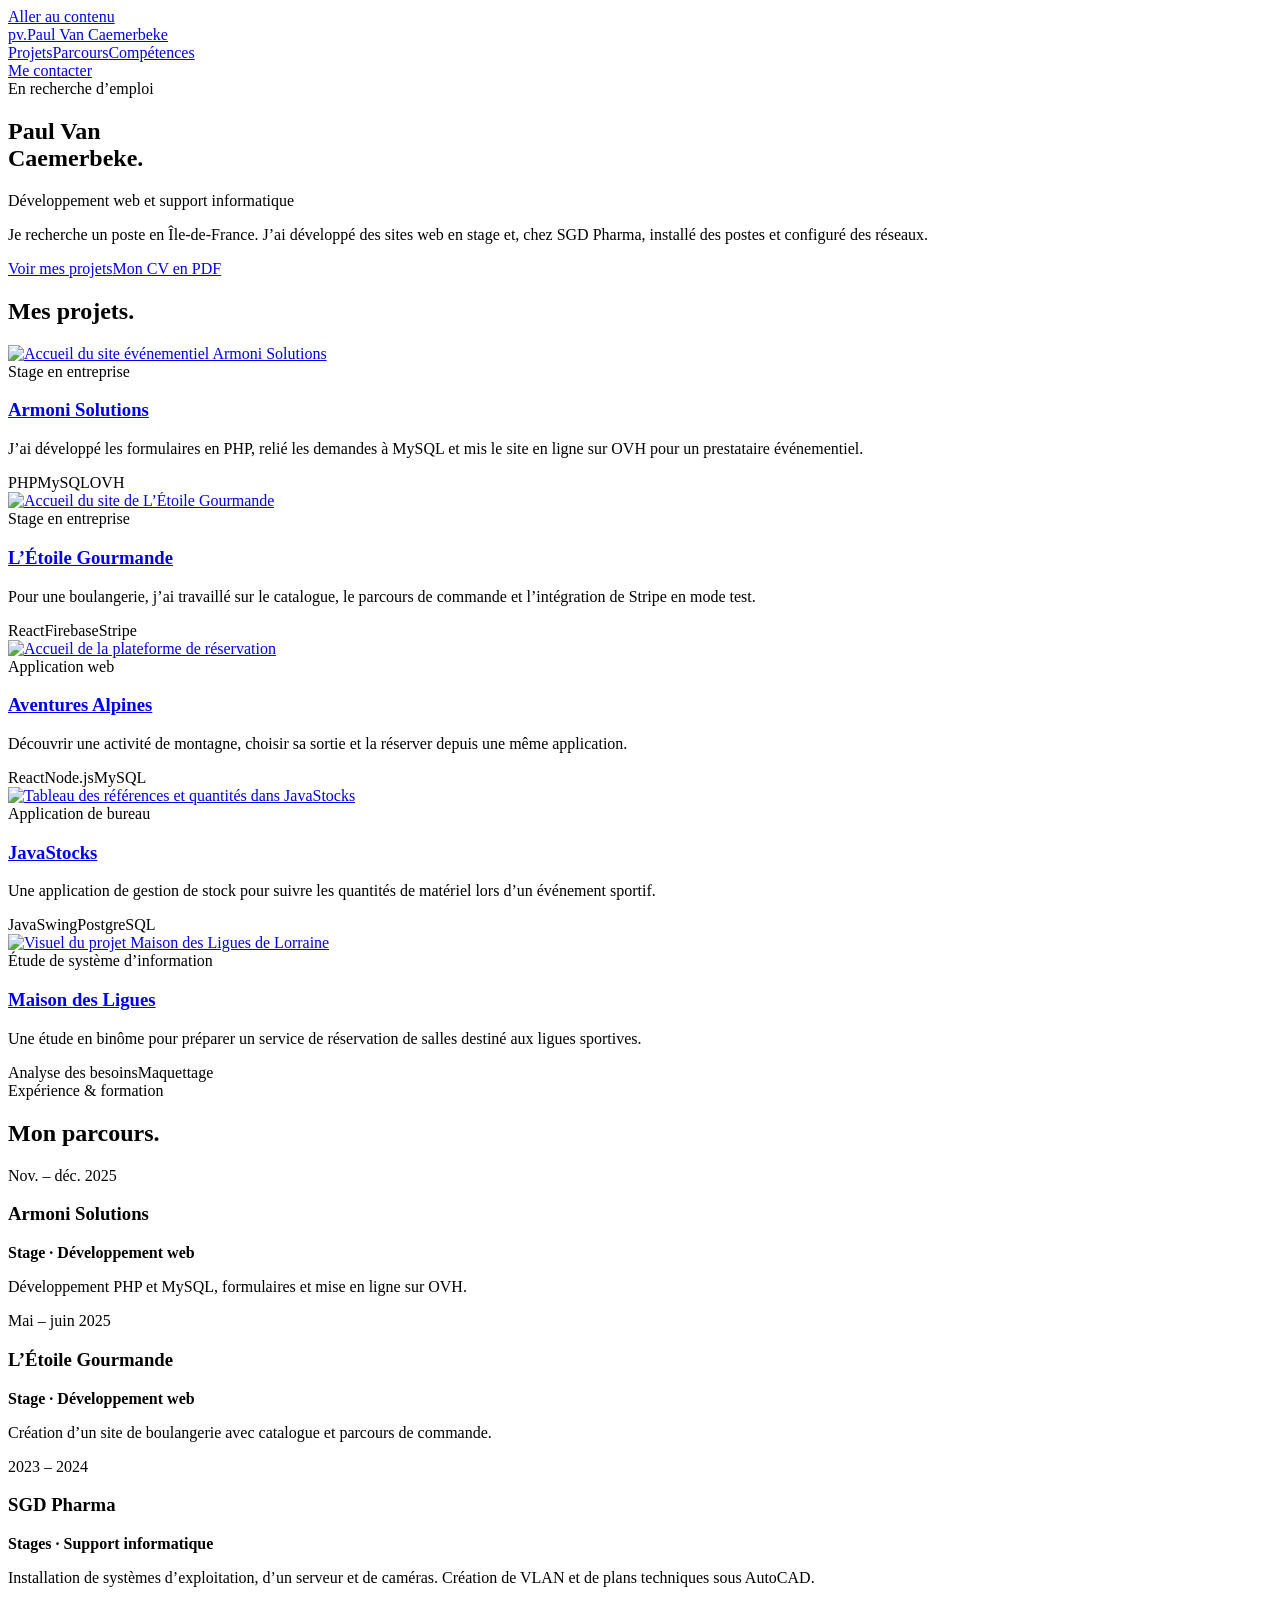
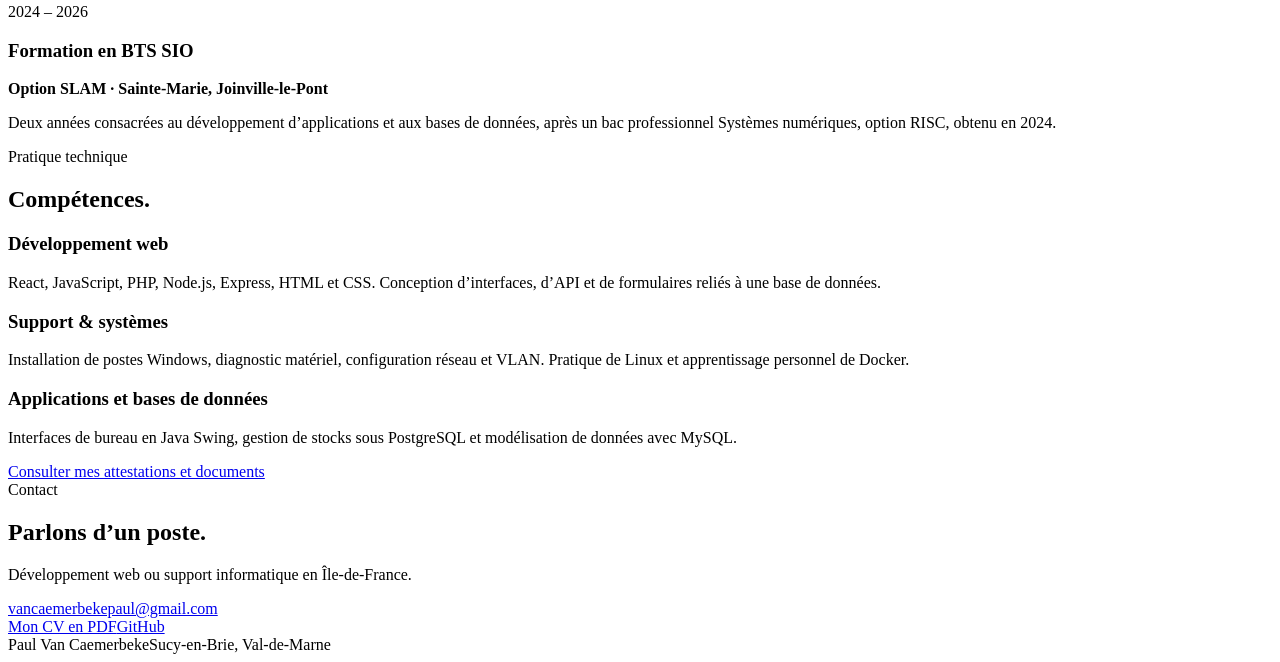
==== index.html @ 14fe2812 "Initialiser le portfolio de Paul Van Caemerbeke" ====
<!doctype html>
<html lang="fr">
<head>
<meta charset="utf-8">
<meta name="viewport" content="width=device-width,initial-scale=1">
<meta name="theme-color" content="#f9faf7">
<title>Paul Van Caemerbeke | Développement web et support informatique</title>
<meta name="description" content="Basé à Sucy-en-Brie, je recherche un poste en développement web ou en support informatique. Découvrez mes projets, mes stages et mon CV.">
<link rel="icon" href="assets/icon.png">
<link rel="stylesheet" href="assets/site.css?v=clair5">
<script src="assets/site.js" defer></script>
</head>
<body>
<a class="skip" href="#main">Aller au contenu</a><header><div class="shell nav">
<a href="#top" class="brand" aria-label="Paul Van Caemerbeke, accueil"><span class="mark">pv<span>.</span></span><span>Paul Van Caemerbeke</span></a><nav aria-label="Navigation principale"><a href="#projects">Projets</a><a href="#parcours">Parcours</a><a href="#competences">Compétences</a></nav><a class="contactbtn" href="#contact">Me contacter</a>
</div></header>
<main id="main"><section id="top" class="hero hero-profile shell"><div class="intro">
<div class="availability">
<i></i>En recherche d’emploi</div>
<h1>Paul Van<br>Caemerbeke<span class="period">.</span>
</h1>
</div>
<div class="hero-summary">
<p class="role">Développement web et support informatique</p>
<p class="bio">Je recherche un poste en Île-de-France. J’ai développé des sites web en stage et, chez SGD Pharma, installé des postes et configuré des réseaux.</p>
<div class="actions">
<a class="btn primary" href="#projects">Voir mes projets</a><a class="btn " href="pdf/CV_PAUL_VAN_CAEMERBEKE_2026.pdf">Mon CV en PDF</a>
</div>
</div></section>
<section class="works" id="projects"><div class="shell">
<div class="works-head">
<h2>Mes projets<span>.</span>
</h2>
<div class="filters" aria-label="Filtrer les projets" hidden>
<button type="button" data-filter="Tous" aria-pressed="true">Tous</button><button type="button" data-filter="Web" aria-pressed="false">Web</button><button type="button" data-filter="Applications" aria-pressed="false">Applications</button>
</div>
</div>
<p class="sr" id="count" aria-live="polite"></p>
<div class="grid">
<article class="card" data-cat="Web"><a class="cover" href="pages/Armoni_Solutions.html" aria-label="Voir le projet Armoni Solutions"><div class="media screen style-armoni"><img loading="lazy" src="assets/armoni-vitrine.webp" alt="Accueil du site événementiel Armoni Solutions"></div></a><div class="cardbody">
<div class="cardtype">Stage en entreprise</div>
<h3><a href="pages/Armoni_Solutions.html">Armoni Solutions</a></h3>
<p>J’ai développé les formulaires en PHP, relié les demandes à MySQL et mis le site en ligne sur OVH pour un prestataire événementiel.</p>
<div class="tags">
<span>PHP</span><span>MySQL</span><span>OVH</span>
</div>
</div></article><article class="card" data-cat="Web"><a class="cover" href="pages/Etoile_Gourmande.html" aria-label="Voir le projet L’Étoile Gourmande"><div class="media screen style-etoile"><img loading="lazy" src="assets/etoile-vitrine.webp" alt="Accueil du site de L’Étoile Gourmande"></div></a><div class="cardbody">
<div class="cardtype">Stage en entreprise</div>
<h3><a href="pages/Etoile_Gourmande.html">L’Étoile Gourmande</a></h3>
<p>Pour une boulangerie, j’ai travaillé sur le catalogue, le parcours de commande et l’intégration de Stripe en mode test.</p>
<div class="tags">
<span>React</span><span>Firebase</span><span>Stripe</span>
</div>
</div></article><article class="card" data-cat="Web"><a class="cover" href="pages/Aventures_Alpines.html" aria-label="Voir le projet Aventures Alpines"><div class="media screen style-alpines"><img loading="lazy" src="assets/alpines.webp" alt="Accueil de la plateforme de réservation"></div></a><div class="cardbody">
<div class="cardtype">Application web</div>
<h3><a href="pages/Aventures_Alpines.html">Aventures Alpines</a></h3>
<p>Découvrir une activité de montagne, choisir sa sortie et la réserver depuis une même application.</p>
<div class="tags">
<span>React</span><span>Node.js</span><span>MySQL</span>
</div>
</div></article><article class="card" data-cat="Applications"><a class="cover" href="pages/JavaStocks.html" aria-label="Voir le projet JavaStocks"><div class="media screen style-stock"><img loading="lazy" src="assets/stock.webp" alt="Tableau des références et quantités dans JavaStocks"></div></a><div class="cardbody">
<div class="cardtype">Application de bureau</div>
<h3><a href="pages/JavaStocks.html">JavaStocks</a></h3>
<p>Une application de gestion de stock pour suivre les quantités de matériel lors d’un événement sportif.</p>
<div class="tags">
<span>Java</span><span>Swing</span><span>PostgreSQL</span>
</div>
</div></article><article class="card" data-cat="Applications"><a class="cover" href="pages/Maison_des_Ligues.html" aria-label="Voir le projet Maison des Ligues"><div class="media screen style-ligues"><img loading="lazy" src="assets/ligues.webp" alt="Visuel du projet Maison des Ligues de Lorraine"></div></a><div class="cardbody">
<div class="cardtype">Étude de système d’information</div>
<h3><a href="pages/Maison_des_Ligues.html">Maison des Ligues</a></h3>
<p>Une étude en binôme pour préparer un service de réservation de salles destiné aux ligues sportives.</p>
<div class="tags">
<span>Analyse des besoins</span><span>Maquettage</span>
</div>
</div></article>
</div>
</div></section>
<section id="parcours" class="shell split"><div>
<span class="over">Expérience &amp; formation</span><h2>Mon parcours<span>.</span>
</h2>
</div>
<div class="rows">
<article><span class="year">Nov. – déc. 2025</span><div>
<h3>Armoni Solutions</h3>
<b>Stage · Développement web</b><p>Développement PHP et MySQL, formulaires et mise en ligne sur OVH.</p>
</div></article><article><span class="year">Mai – juin 2025</span><div>
<h3>L’Étoile Gourmande</h3>
<b>Stage · Développement web</b><p>Création d’un site de boulangerie avec catalogue et parcours de commande.</p>
</div></article><article><span class="year">2023 – 2024</span><div>
<h3>SGD Pharma</h3>
<b>Stages · Support informatique</b><p>Installation de systèmes d’exploitation, d’un serveur et de caméras. Création de VLAN et de plans techniques sous AutoCAD.</p>
</div></article><article><span class="year">2024 – 2026</span><div>
<h3>Formation en BTS SIO</h3>
<b>Option SLAM · Sainte-Marie, Joinville-le-Pont</b><p>Deux années consacrées au développement d’applications et aux bases de données, après un bac professionnel Systèmes numériques, option RISC, obtenu en 2024.</p>
</div></article>
</div></section>
<section id="competences" class="skills"><div class="shell split">
<div>
<span class="over">Pratique technique</span><h2>Compétences<span>.</span>
</h2>
</div>
<div>
<div class="skillrow">
<h3>Développement web</h3>
<p>React, JavaScript, PHP, Node.js, Express, HTML et CSS. Conception d’interfaces, d’API et de formulaires reliés à une base de données.</p>
</div>
<div class="skillrow">
<h3>Support &amp; systèmes</h3>
<p>Installation de postes Windows, diagnostic matériel, configuration réseau et VLAN. Pratique de Linux et apprentissage personnel de Docker.</p>
</div>
<div class="skillrow">
<h3>Applications et bases de données</h3>
<p>Interfaces de bureau en Java Swing, gestion de stocks sous PostgreSQL et modélisation de données avec MySQL.</p>
</div>
<a class="underline" href="pages/document.html">Consulter mes attestations et documents</a>
</div>
</div></section></main><footer id="contact"><div class="shell foot">
<div>
<span class="over">Contact</span><h2>Parlons d’un poste<span>.</span>
</h2>
<p>Développement web ou support informatique en Île-de-France.</p>
<a class="email" href="mailto:vancaemerbekepaul@gmail.com">vancaemerbekepaul@gmail.com</a>
</div>
<div class="footlinks">
<a class="btn on-dark" href="pdf/CV_PAUL_VAN_CAEMERBEKE_2026.pdf">Mon CV en PDF</a><a class="btn on-dark" href="https://github.com/Paulhd334">GitHub</a>
</div>
</div>
<div class="shell credit">
<span>Paul Van Caemerbeke</span><span>Sucy-en-Brie, Val-de-Marne</span>
</div></footer>
</body>
</html>
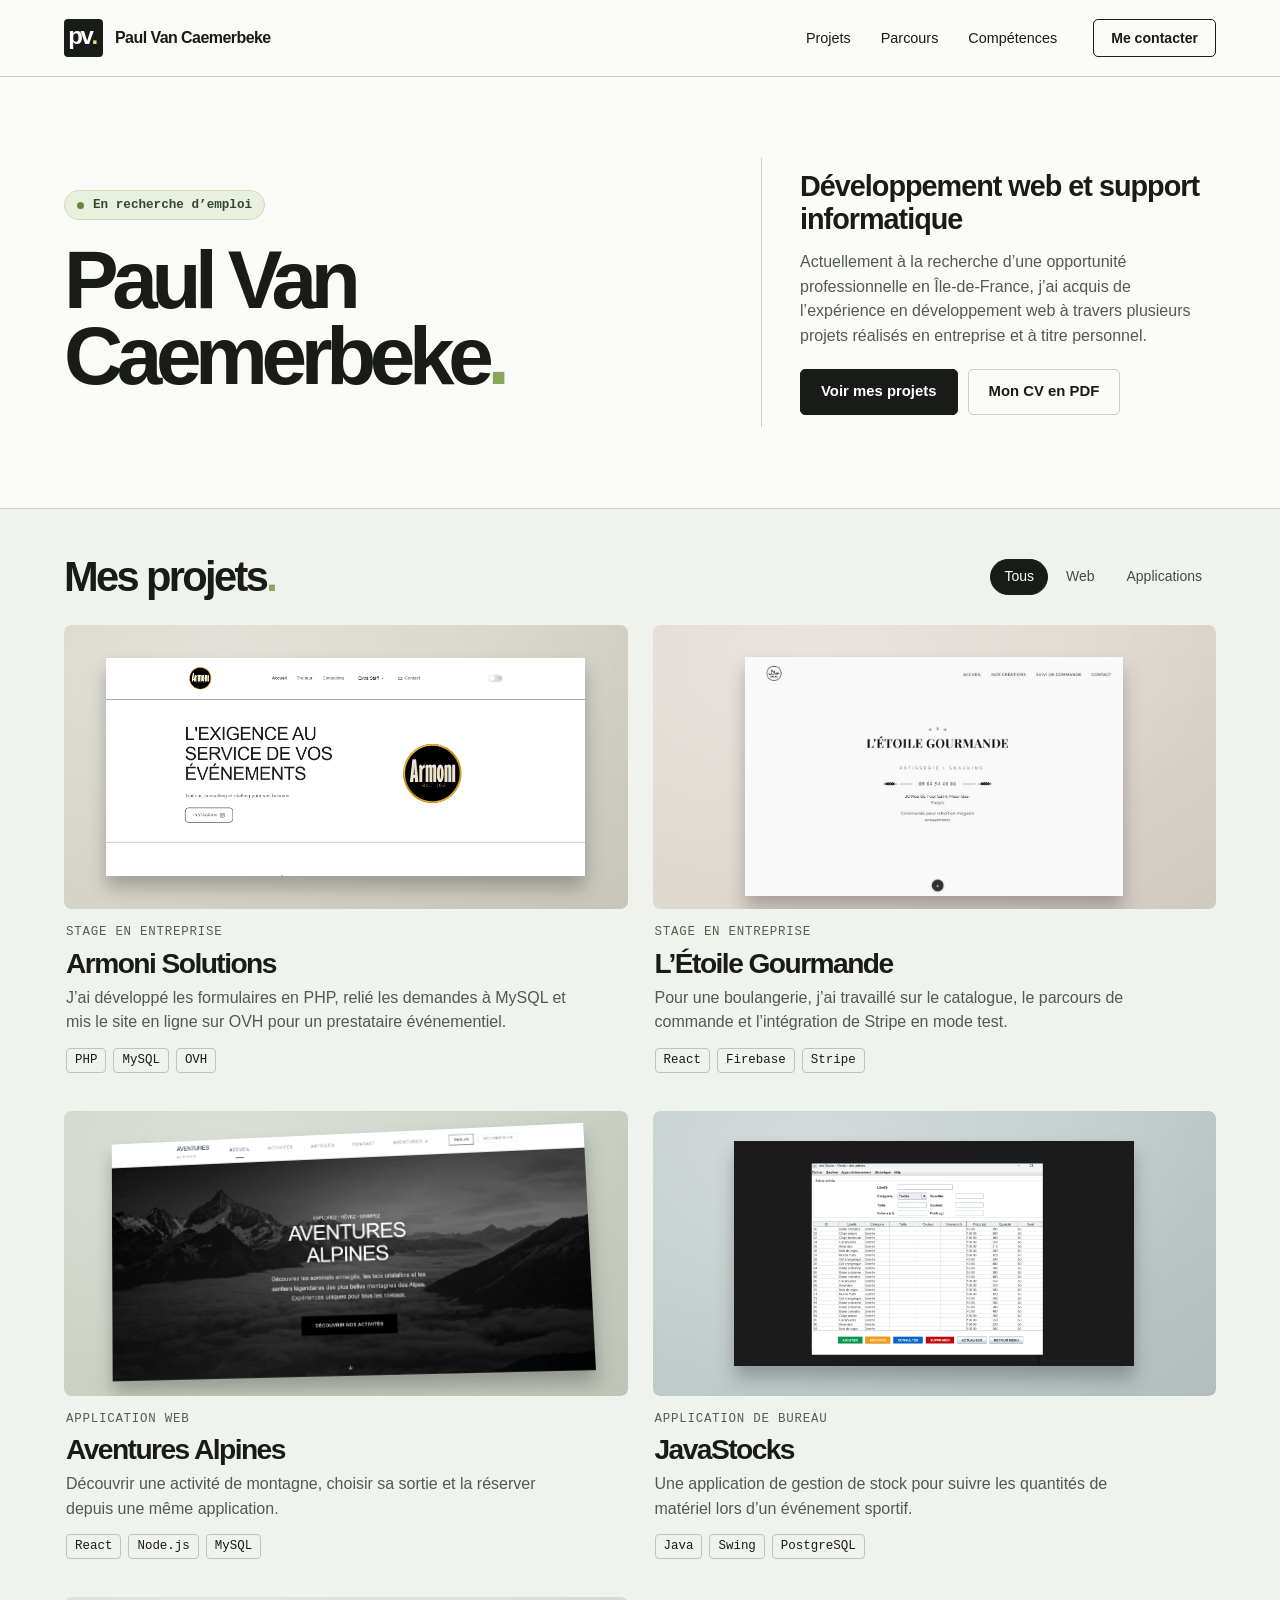
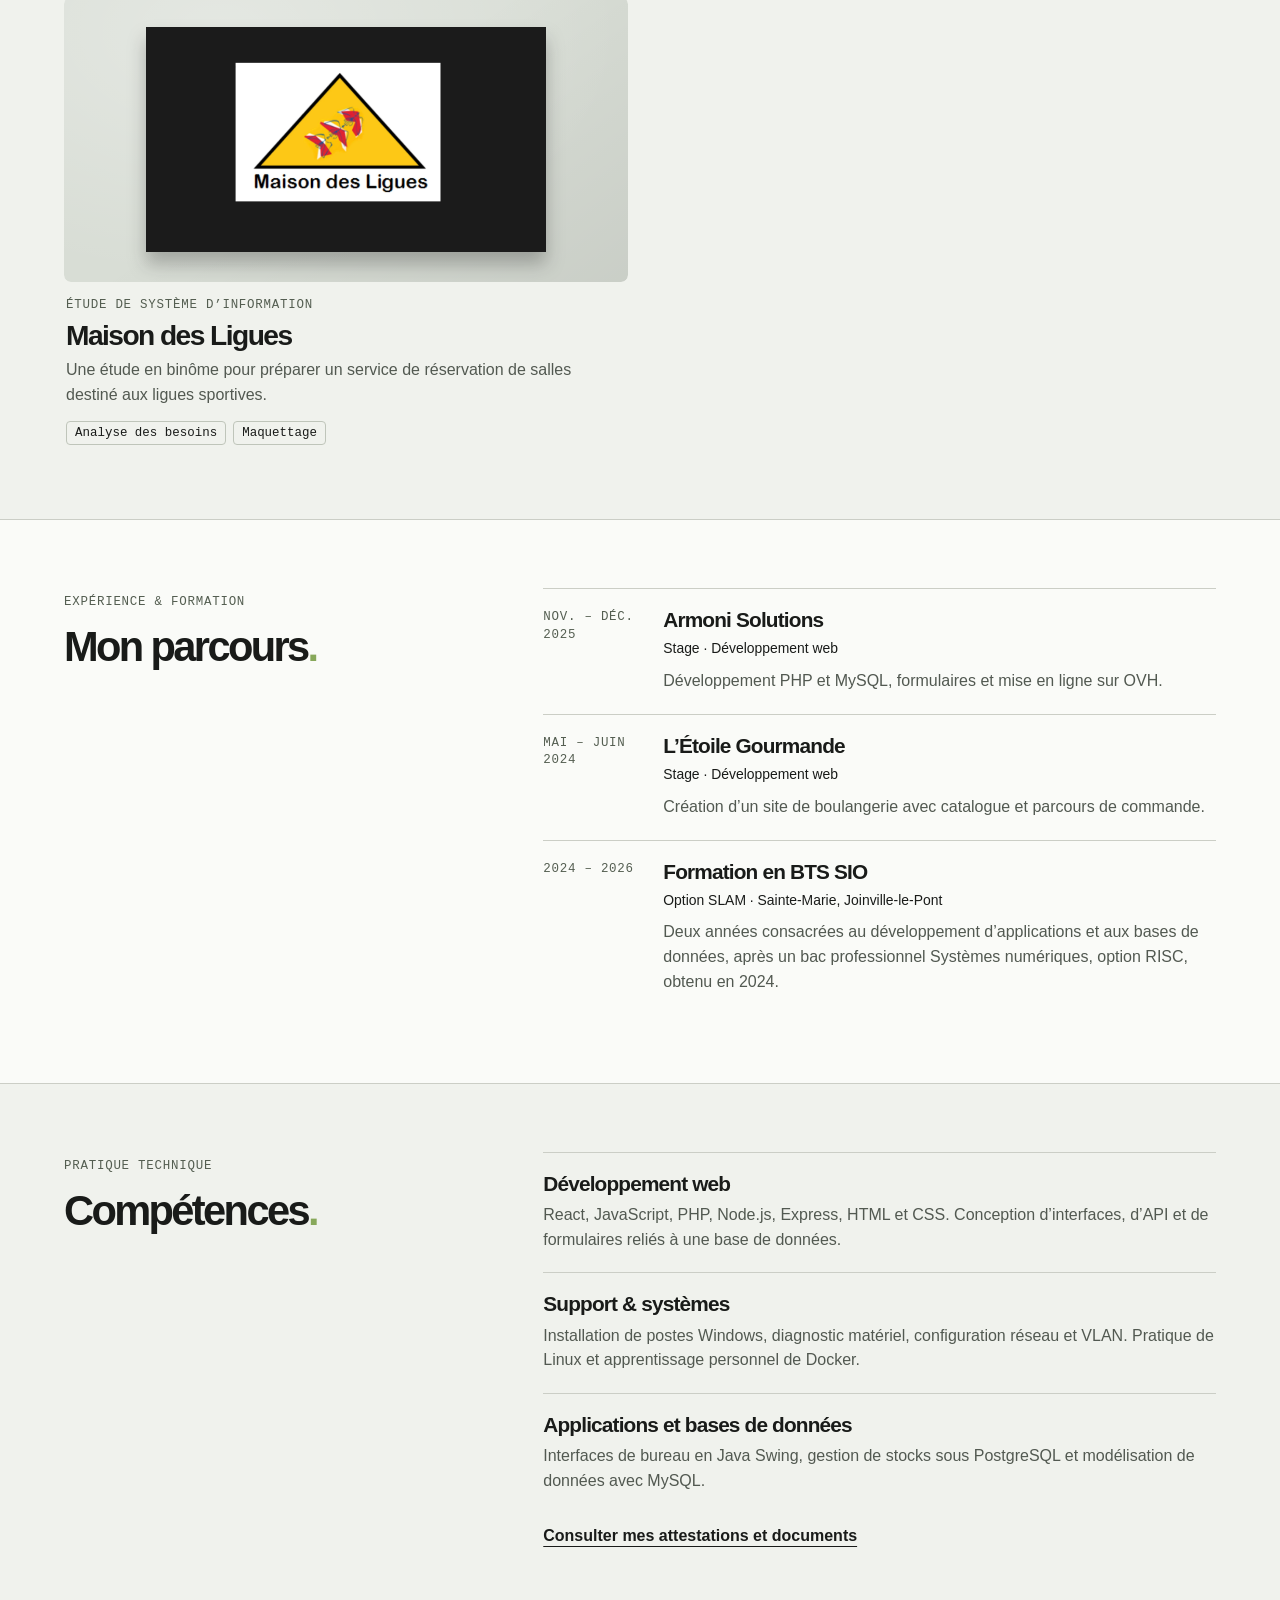
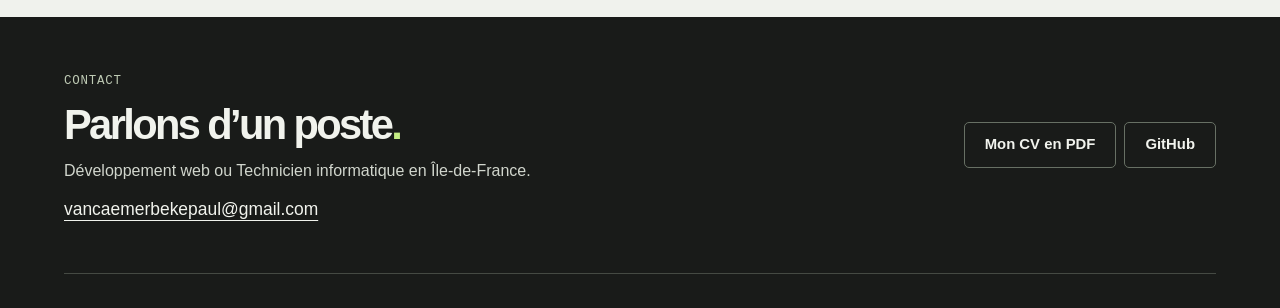
==== commit f0834dce: "Add files via upload" ====
--- a/index.html
+++ b/index.html
@@ -1,132 +1,243 @@
-<!doctype html>
+
+<!DOCTYPE html>
 <html lang="fr">
 <head>
-<meta charset="utf-8">
-<meta name="viewport" content="width=device-width,initial-scale=1">
-<meta name="theme-color" content="#f9faf7">
-<title>Paul Van Caemerbeke | Développement web et support informatique</title>
-<meta name="description" content="Basé à Sucy-en-Brie, je recherche un poste en développement web ou en support informatique. Découvrez mes projets, mes stages et mon CV.">
-<link rel="icon" href="assets/icon.png">
-<link rel="stylesheet" href="assets/site.css?v=clair5">
-<script src="assets/site.js" defer></script>
+    <meta charset="UTF-8">
+    <meta name="viewport" content="width=device-width, initial-scale=1">
+    <meta name="theme-color" content="#f9faf7">
+    <title>Paul Van Caemerbeke | Développement web et support informatique</title>
+    <meta name="description" content="Basé à Sucy-en-Brie, je recherche un poste en développement web ou en support informatique. Découvrez mes projets, mes stages et mon CV.">
+    <link rel="icon" href="assets/icon.png">
+    <link rel="stylesheet" href="assets/site.css?v=clair5">
+    <script src="assets/site.js" defer></script>
 </head>
 <body>
-<a class="skip" href="#main">Aller au contenu</a><header><div class="shell nav">
-<a href="#top" class="brand" aria-label="Paul Van Caemerbeke, accueil"><span class="mark">pv<span>.</span></span><span>Paul Van Caemerbeke</span></a><nav aria-label="Navigation principale"><a href="#projects">Projets</a><a href="#parcours">Parcours</a><a href="#competences">Compétences</a></nav><a class="contactbtn" href="#contact">Me contacter</a>
-</div></header>
-<main id="main"><section id="top" class="hero hero-profile shell"><div class="intro">
-<div class="availability">
-<i></i>En recherche d’emploi</div>
-<h1>Paul Van<br>Caemerbeke<span class="period">.</span>
-</h1>
-</div>
-<div class="hero-summary">
-<p class="role">Développement web et support informatique</p>
-<p class="bio">Je recherche un poste en Île-de-France. J’ai développé des sites web en stage et, chez SGD Pharma, installé des postes et configuré des réseaux.</p>
-<div class="actions">
-<a class="btn primary" href="#projects">Voir mes projets</a><a class="btn " href="pdf/CV_PAUL_VAN_CAEMERBEKE_2026.pdf">Mon CV en PDF</a>
-</div>
-</div></section>
-<section class="works" id="projects"><div class="shell">
-<div class="works-head">
-<h2>Mes projets<span>.</span>
-</h2>
-<div class="filters" aria-label="Filtrer les projets" hidden>
-<button type="button" data-filter="Tous" aria-pressed="true">Tous</button><button type="button" data-filter="Web" aria-pressed="false">Web</button><button type="button" data-filter="Applications" aria-pressed="false">Applications</button>
-</div>
-</div>
-<p class="sr" id="count" aria-live="polite"></p>
-<div class="grid">
-<article class="card" data-cat="Web"><a class="cover" href="pages/Armoni_Solutions.html" aria-label="Voir le projet Armoni Solutions"><div class="media screen style-armoni"><img loading="lazy" src="assets/armoni-vitrine.webp" alt="Accueil du site événementiel Armoni Solutions"></div></a><div class="cardbody">
-<div class="cardtype">Stage en entreprise</div>
-<h3><a href="pages/Armoni_Solutions.html">Armoni Solutions</a></h3>
-<p>J’ai développé les formulaires en PHP, relié les demandes à MySQL et mis le site en ligne sur OVH pour un prestataire événementiel.</p>
-<div class="tags">
-<span>PHP</span><span>MySQL</span><span>OVH</span>
-</div>
-</div></article><article class="card" data-cat="Web"><a class="cover" href="pages/Etoile_Gourmande.html" aria-label="Voir le projet L’Étoile Gourmande"><div class="media screen style-etoile"><img loading="lazy" src="assets/etoile-vitrine.webp" alt="Accueil du site de L’Étoile Gourmande"></div></a><div class="cardbody">
-<div class="cardtype">Stage en entreprise</div>
-<h3><a href="pages/Etoile_Gourmande.html">L’Étoile Gourmande</a></h3>
-<p>Pour une boulangerie, j’ai travaillé sur le catalogue, le parcours de commande et l’intégration de Stripe en mode test.</p>
-<div class="tags">
-<span>React</span><span>Firebase</span><span>Stripe</span>
-</div>
-</div></article><article class="card" data-cat="Web"><a class="cover" href="pages/Aventures_Alpines.html" aria-label="Voir le projet Aventures Alpines"><div class="media screen style-alpines"><img loading="lazy" src="assets/alpines.webp" alt="Accueil de la plateforme de réservation"></div></a><div class="cardbody">
-<div class="cardtype">Application web</div>
-<h3><a href="pages/Aventures_Alpines.html">Aventures Alpines</a></h3>
-<p>Découvrir une activité de montagne, choisir sa sortie et la réserver depuis une même application.</p>
-<div class="tags">
-<span>React</span><span>Node.js</span><span>MySQL</span>
-</div>
-</div></article><article class="card" data-cat="Applications"><a class="cover" href="pages/JavaStocks.html" aria-label="Voir le projet JavaStocks"><div class="media screen style-stock"><img loading="lazy" src="assets/stock.webp" alt="Tableau des références et quantités dans JavaStocks"></div></a><div class="cardbody">
-<div class="cardtype">Application de bureau</div>
-<h3><a href="pages/JavaStocks.html">JavaStocks</a></h3>
-<p>Une application de gestion de stock pour suivre les quantités de matériel lors d’un événement sportif.</p>
-<div class="tags">
-<span>Java</span><span>Swing</span><span>PostgreSQL</span>
-</div>
-</div></article><article class="card" data-cat="Applications"><a class="cover" href="pages/Maison_des_Ligues.html" aria-label="Voir le projet Maison des Ligues"><div class="media screen style-ligues"><img loading="lazy" src="assets/ligues.webp" alt="Visuel du projet Maison des Ligues de Lorraine"></div></a><div class="cardbody">
-<div class="cardtype">Étude de système d’information</div>
-<h3><a href="pages/Maison_des_Ligues.html">Maison des Ligues</a></h3>
-<p>Une étude en binôme pour préparer un service de réservation de salles destiné aux ligues sportives.</p>
-<div class="tags">
-<span>Analyse des besoins</span><span>Maquettage</span>
-</div>
-</div></article>
-</div>
-</div></section>
-<section id="parcours" class="shell split"><div>
-<span class="over">Expérience &amp; formation</span><h2>Mon parcours<span>.</span>
-</h2>
-</div>
-<div class="rows">
-<article><span class="year">Nov. – déc. 2025</span><div>
-<h3>Armoni Solutions</h3>
-<b>Stage · Développement web</b><p>Développement PHP et MySQL, formulaires et mise en ligne sur OVH.</p>
-</div></article><article><span class="year">Mai – juin 2025</span><div>
-<h3>L’Étoile Gourmande</h3>
-<b>Stage · Développement web</b><p>Création d’un site de boulangerie avec catalogue et parcours de commande.</p>
-</div></article><article><span class="year">2023 – 2024</span><div>
-<h3>SGD Pharma</h3>
-<b>Stages · Support informatique</b><p>Installation de systèmes d’exploitation, d’un serveur et de caméras. Création de VLAN et de plans techniques sous AutoCAD.</p>
-</div></article><article><span class="year">2024 – 2026</span><div>
-<h3>Formation en BTS SIO</h3>
-<b>Option SLAM · Sainte-Marie, Joinville-le-Pont</b><p>Deux années consacrées au développement d’applications et aux bases de données, après un bac professionnel Systèmes numériques, option RISC, obtenu en 2024.</p>
-</div></article>
-</div></section>
-<section id="competences" class="skills"><div class="shell split">
-<div>
-<span class="over">Pratique technique</span><h2>Compétences<span>.</span>
-</h2>
-</div>
-<div>
-<div class="skillrow">
-<h3>Développement web</h3>
-<p>React, JavaScript, PHP, Node.js, Express, HTML et CSS. Conception d’interfaces, d’API et de formulaires reliés à une base de données.</p>
-</div>
-<div class="skillrow">
-<h3>Support &amp; systèmes</h3>
-<p>Installation de postes Windows, diagnostic matériel, configuration réseau et VLAN. Pratique de Linux et apprentissage personnel de Docker.</p>
-</div>
-<div class="skillrow">
-<h3>Applications et bases de données</h3>
-<p>Interfaces de bureau en Java Swing, gestion de stocks sous PostgreSQL et modélisation de données avec MySQL.</p>
-</div>
-<a class="underline" href="pages/document.html">Consulter mes attestations et documents</a>
-</div>
-</div></section></main><footer id="contact"><div class="shell foot">
-<div>
-<span class="over">Contact</span><h2>Parlons d’un poste<span>.</span>
-</h2>
-<p>Développement web ou support informatique en Île-de-France.</p>
-<a class="email" href="mailto:vancaemerbekepaul@gmail.com">vancaemerbekepaul@gmail.com</a>
-</div>
-<div class="footlinks">
-<a class="btn on-dark" href="pdf/CV_PAUL_VAN_CAEMERBEKE_2026.pdf">Mon CV en PDF</a><a class="btn on-dark" href="https://github.com/Paulhd334">GitHub</a>
-</div>
-</div>
-<div class="shell credit">
-<span>Paul Van Caemerbeke</span><span>Sucy-en-Brie, Val-de-Marne</span>
-</div></footer>
+
+    <!-- NAVIGATION -->
+    <a class="skip" href="#main">Aller au contenu</a>
+    <header>
+        <div class="shell nav">
+            <a href="#top" class="brand" aria-label="Paul Van Caemerbeke, accueil">
+                <span class="mark">pv<span>.</span></span>
+                <span>Paul Van Caemerbeke</span>
+            </a>
+            <nav aria-label="Navigation principale">
+                <a href="#projects">Projets</a>
+                <a href="#parcours">Parcours</a>
+                <a href="#competences">Compétences</a>
+            </nav>
+            <a class="contactbtn" href="#contact">Me contacter</a>
+        </div>
+    </header>
+
+    <main id="main">
+
+        <!-- PRÉSENTATION -->
+        <section id="top" class="hero hero-profile shell">
+            <div class="intro">
+                <div class="availability"><i></i>En recherche d’emploi</div>
+                <h1>Paul Van<br>Caemerbeke<span class="period">.</span></h1>
+            </div>
+            <div class="hero-summary">
+                <p class="role">Développement web et support informatique</p>
+                <p class="bio">Actuellement à la recherche d’une opportunité professionnelle en Île-de-France, j’ai acquis de l’expérience en développement web à travers plusieurs projets réalisés en entreprise et à titre personnel.</p>
+                <div class="actions">
+                    <a class="btn primary" href="#projects">Voir mes projets</a>
+                    <a class="btn" href="pdf/CV_PAUL_VAN_CAEMERBEKE_2026.pdf">Mon CV en PDF</a>
+                </div>
+            </div>
+        </section>
+
+        <!-- MES PROJETS -->
+        <section class="works" id="projects">
+            <div class="shell">
+                <div class="works-head">
+                    <h2>Mes projets<span>.</span></h2>
+                    <div class="filters" aria-label="Filtrer les projets" hidden>
+                        <button type="button" data-filter="Tous" aria-pressed="true">Tous</button>
+                        <button type="button" data-filter="Web" aria-pressed="false">Web</button>
+                        <button type="button" data-filter="Applications" aria-pressed="false">Applications</button>
+                    </div>
+                </div>
+                <p class="sr" id="count" aria-live="polite"></p>
+
+                <div class="grid">
+
+                    <!-- Armoni Solutions -->
+                    <article class="card" data-cat="Web">
+                        <a class="cover" href="pages/Armoni_Solutions.html" aria-label="Voir le projet Armoni Solutions">
+                            <div class="media screen style-armoni">
+                                <img loading="lazy" src="assets/armoni-vitrine.webp" alt="Accueil du site événementiel Armoni Solutions">
+                            </div>
+                        </a>
+                        <div class="cardbody">
+                            <div class="cardtype">Stage en entreprise</div>
+                            <h3><a href="pages/Armoni_Solutions.html">Armoni Solutions</a></h3>
+                            <p>J’ai développé les formulaires en PHP, relié les demandes à MySQL et mis le site en ligne sur OVH pour un prestataire événementiel.</p>
+                            <div class="tags">
+                                <span>PHP</span>
+                                <span>MySQL</span>
+                                <span>OVH</span>
+                            </div>
+                        </div>
+                    </article>
+
+                    <!-- L'Étoile Gourmande -->
+                    <article class="card" data-cat="Web">
+                        <a class="cover" href="pages/Etoile_Gourmande.html" aria-label="Voir le projet L’Étoile Gourmande">
+                            <div class="media screen style-etoile">
+                                <img loading="lazy" src="assets/etoile-vitrine.webp" alt="Accueil du site de L’Étoile Gourmande">
+                            </div>
+                        </a>
+                        <div class="cardbody">
+                            <div class="cardtype">Stage en entreprise</div>
+                            <h3><a href="pages/Etoile_Gourmande.html">L’Étoile Gourmande</a></h3>
+                            <p>Pour une boulangerie, j’ai travaillé sur le catalogue, le parcours de commande et l’intégration de Stripe en mode test.</p>
+                            <div class="tags">
+                                <span>React</span>
+                                <span>Firebase</span>
+                                <span>Stripe</span>
+                            </div>
+                        </div>
+                    </article>
+
+                    <!-- Aventures Alpines -->
+                    <article class="card" data-cat="Web">
+                        <a class="cover" href="pages/Aventures_Alpines.html" aria-label="Voir le projet Aventures Alpines">
+                            <div class="media screen style-alpines">
+                                <img loading="lazy" src="assets/alpines.webp" alt="Accueil de la plateforme de réservation">
+                            </div>
+                        </a>
+                        <div class="cardbody">
+                            <div class="cardtype">Application web</div>
+                            <h3><a href="pages/Aventures_Alpines.html">Aventures Alpines</a></h3>
+                            <p>Découvrir une activité de montagne, choisir sa sortie et la réserver depuis une même application.</p>
+                            <div class="tags">
+                                <span>React</span>
+                                <span>Node.js</span>
+                                <span>MySQL</span>
+                            </div>
+                        </div>
+                    </article>
+
+                    <!-- JavaStocks -->
+                    <article class="card" data-cat="Applications">
+                        <a class="cover" href="pages/JavaStocks.html" aria-label="Voir le projet JavaStocks">
+                            <div class="media screen style-stock">
+                                <img loading="lazy" src="assets/stock.webp" alt="Tableau des références et quantités dans JavaStocks">
+                            </div>
+                        </a>
+                        <div class="cardbody">
+                            <div class="cardtype">Application de bureau</div>
+                            <h3><a href="pages/JavaStocks.html">JavaStocks</a></h3>
+                            <p>Une application de gestion de stock pour suivre les quantités de matériel lors d’un événement sportif.</p>
+                            <div class="tags">
+                                <span>Java</span>
+                                <span>Swing</span>
+                                <span>PostgreSQL</span>
+                            </div>
+                        </div>
+                    </article>
+
+                    <!-- Maison des Ligues -->
+                    <article class="card" data-cat="Applications">
+                        <a class="cover" href="pages/Maison_des_Ligues.html" aria-label="Voir le projet Maison des Ligues">
+                            <div class="media screen style-ligues">
+                                <img loading="lazy" src="assets/ligues.webp" alt="Visuel du projet Maison des Ligues de Lorraine">
+                            </div>
+                        </a>
+                        <div class="cardbody">
+                            <div class="cardtype">Étude de système d’information</div>
+                            <h3><a href="pages/Maison_des_Ligues.html">Maison des Ligues</a></h3>
+                            <p>Une étude en binôme pour préparer un service de réservation de salles destiné aux ligues sportives.</p>
+                            <div class="tags">
+                                <span>Analyse des besoins</span>
+                                <span>Maquettage</span>
+                            </div>
+                        </div>
+                    </article>
+
+                </div>
+            </div>
+        </section>
+
+        <!-- MON PARCOURS -->
+        <section id="parcours" class="shell split">
+            <div>
+                <span class="over">Expérience &amp; formation</span>
+                <h2>Mon parcours<span>.</span></h2>
+            </div>
+            <div class="rows">
+                <article>
+                    <span class="year">Nov. – déc. 2025</span>
+                    <div>
+                        <h3>Armoni Solutions</h3>
+                        <b>Stage · Développement web</b>
+                        <p>Développement PHP et MySQL, formulaires et mise en ligne sur OVH.</p>
+                    </div>
+                </article>
+                <article>
+                    <span class="year">Mai – juin 2024</span>
+                    <div>
+                        <h3>L’Étoile Gourmande</h3>
+                        <b>Stage · Développement web</b>
+                        <p>Création d’un site de boulangerie avec catalogue et parcours de commande.</p>
+                    </div>
+                </article>
+                <article>
+                    <span class="year">2024 – 2026</span>
+                    <div>
+                        <h3>Formation en BTS SIO</h3>
+                        <b>Option SLAM · Sainte-Marie, Joinville-le-Pont</b>
+                        <p>Deux années consacrées au développement d’applications et aux bases de données, après un bac professionnel Systèmes numériques, option RISC, obtenu en 2024.</p>
+                    </div>
+                </article>
+            </div>
+        </section>
+
+        <!-- COMPÉTENCES -->
+        <section id="competences" class="skills">
+            <div class="shell split">
+                <div>
+                    <span class="over">Pratique technique</span>
+                    <h2>Compétences<span>.</span></h2>
+                </div>
+                <div>
+                    <div class="skillrow">
+                        <h3>Développement web</h3>
+                        <p>React, JavaScript, PHP, Node.js, Express, HTML et CSS. Conception d’interfaces, d’API et de formulaires reliés à une base de données.</p>
+                    </div>
+                    <div class="skillrow">
+                        <h3>Support &amp; systèmes</h3>
+                        <p>Installation de postes Windows, diagnostic matériel, configuration réseau et VLAN. Pratique de Linux et apprentissage personnel de Docker.</p>
+                    </div>
+                    <div class="skillrow">
+                        <h3>Applications et bases de données</h3>
+                        <p>Interfaces de bureau en Java Swing, gestion de stocks sous PostgreSQL et modélisation de données avec MySQL.</p>
+                    </div>
+                    <a class="underline" href="pages/document.html">Consulter mes attestations et documents</a>
+                </div>
+            </div>
+        </section>
+
+    </main>
+
+    <!-- CONTACT / FOOTER -->
+    <footer id="contact">
+        <div class="shell foot">
+            <div>
+                <span class="over">Contact</span>
+                <h2>Parlons d’un poste<span>.</span></h2>
+                <p>Développement web ou Technicien  informatique en Île-de-France.</p>
+                <a class="email" href="mailto:vancaemerbekepaul@gmail.com">vancaemerbekepaul@gmail.com</a>
+            </div>
+            <div class="footlinks">
+                <a class="btn on-dark" href="pdf/CV_PAUL_VAN_CAEMERBEKE_2026.pdf">Mon CV en PDF</a>
+                <a class="btn on-dark" href="https://github.com/Paulhd334">GitHub</a>
+            </div>
+        </div>
+        <div class="shell credit"></div>
+    </footer>
+
 </body>
 </html>
--- a/assets/site.css
+++ b/assets/site.css
@@ -0,0 +1,704 @@
+:root {
+  --paper:#fafbf8;
+  --ink:#191b19;
+  --muted:#525951;
+  --line:#cbcec6;
+  --lime:#c5ed84;
+  --green:#456724;
+  --mono:'IBM Plex Mono','Courier New',monospace;
+  --sans:'DM Sans','Helvetica Neue',Arial,sans-serif;
+}
+* {
+  box-sizing:border-box;
+}
+html {
+  scroll-behavior:smooth;
+  scroll-padding-top:1rem;
+}
+body {
+  margin:0;
+  background:var(--paper);
+  color:var(--ink);
+  font:1rem/1.55 var(--sans);
+  -webkit-font-smoothing:antialiased;
+}
+a {
+  color:inherit;
+  text-decoration:none;
+}
+button {
+  font:inherit;
+  cursor:pointer;
+}
+img {
+  max-width:100%;
+  display:block;
+}
+h1,h2,h3,p,figure {
+  margin:0;
+}
+[hidden] {
+  display:none!important;
+}
+:focus-visible {
+  outline:3px solid #628735;
+  outline-offset:4px;
+}
+.shell {
+  width:min(1312px,90%);
+  margin-inline:auto;
+}
+.skip,.sr {
+  position:absolute;
+  width:1px;
+  height:1px;
+  overflow:hidden;
+  clip-path:inset(50%);
+}
+.skip:focus {
+  clip-path:none;
+  width:auto;
+  height:auto;
+  padding:10px;
+  background:white;
+  z-index:3;
+}
+header {
+  border-bottom:1px solid var(--line);
+}
+.nav {
+  height:76px;
+  display:flex;
+  align-items:center;
+  gap:36px;
+}
+.brand {
+  display:flex;
+  align-items:center;
+  gap:12px;
+  font-weight:700;
+  letter-spacing:-.035em;
+}
+.mark {
+  width:39px;
+  height:38px;
+  background:var(--ink);
+  color:white;
+  display:inline-flex;
+  align-items:center;
+  justify-content:center;
+  font-size:24px;
+  line-height:1;
+  letter-spacing:-.10em;
+  font-weight:700;
+  padding:0 3px 5px 0;
+  border-radius:4px;
+}
+.mark span,.foot h2 span {
+  color:var(--lime);
+}
+nav {
+  display:flex;
+  gap:30px;
+  margin-left:auto;
+  font-size:.9rem;
+}
+nav a,.underline,.email {
+  text-underline-offset:5px;
+}
+nav a:hover,.underline:hover,.email:hover,.card h3 a:hover {
+  text-decoration:underline;
+}
+.contactbtn,.btn {
+  display:inline-flex;
+  justify-content:center;
+  align-items:center;
+  font-weight:600;
+  border:1px solid var(--line);
+  border-radius:5px;
+  transition:background .18s,color .18s,border-color .18s;
+  line-height:1.2;
+}
+.contactbtn {
+  font-size:.88rem;
+  padding:10px 17px;
+  border-color:var(--ink);
+}
+.btn {
+  min-height:46px;
+  padding:12px 20px;
+  font-size:.93rem;
+}
+.btn:hover,.contactbtn:hover {
+  background:#e4ebdb;
+  border-color:var(--ink);
+}
+.primary {
+  background:var(--ink);
+  border-color:var(--ink);
+  color:white;
+}
+.primary:hover {
+  background:#374036;
+}
+.hero {
+  display:grid;
+  grid-template-columns:1.1fr 1fr;
+  gap:5%;
+  align-items:center;
+  padding-block:clamp(40px,4.2vw,68px);
+  min-height:475px;
+}
+.availability {
+  display:inline-flex;
+  align-items:center;
+  gap:9px;
+  color:#34472c;
+  font-family:var(--mono);
+  font-size:.79rem;
+  font-weight:600;
+  background:#e9f1de;
+  border:1px solid #cddbbf;
+  border-radius:100px;
+  padding:4px 12px;
+}
+.availability i {
+  width:7px;
+  height:7px;
+  border-radius:50%;
+  background:#64893c;
+}
+h1,h2,h3 {
+  line-height:1.06;
+}
+.intro h1 {
+  font-size:clamp(3.8rem,6.4vw,6.6rem);
+  line-height:.93;
+  letter-spacing:-.078em;
+  font-weight:650;
+  margin:22px 0 20px;
+}
+.period,.casehead h1 span,h2 span {
+  color:#87a85a;
+}
+.role {
+  font-size:clamp(1.03rem,1.45vw,1.35rem);
+  font-weight:600;
+  letter-spacing:-.035em;
+}
+.bio {
+  max-width:510px;
+  margin:10px 0 22px;
+  color:var(--muted);
+  line-height:1.55;
+}
+.actions {
+  display:flex;
+  flex-wrap:wrap;
+  gap:10px;
+}
+
+
+
+
+
+
+
+
+.works {
+  background:#f0f2ed;
+  border-block:1px solid var(--line);
+  padding:46px 0 70px;
+}
+.works-head {
+  display:flex;
+  align-items:center;
+  justify-content:space-between;
+  gap:18px;
+  margin-bottom:26px;
+}
+h2 {
+  font-size:clamp(2rem,3.25vw,3.3rem);
+  font-weight:600;
+  letter-spacing:-.063em;
+}
+.filters {
+  display:flex;
+  gap:4px;
+  flex-wrap:wrap;
+}
+.filters button {
+  border:1px solid transparent;
+  border-radius:30px;
+  background:transparent;
+  padding:6px 13px;
+  font-size:.875rem;
+  color:#444b43;
+}
+.filters button:hover {
+  border-color:#9b9f96;
+}
+.filters button[aria-pressed=true] {
+  background:var(--ink);
+  color:#fff;
+  border-color:var(--ink);
+}
+.grid {
+  display:grid;
+  grid-template-columns:repeat(2,minmax(0,1fr));
+  gap:34px 25px;
+}
+.card {
+  min-width:0;
+}
+.cover {
+  display:block;
+  overflow:hidden;
+  border-radius:7px;
+}
+.media {
+  position:relative;
+  overflow:hidden;
+  aspect-ratio:1.98;
+  border-radius:7px;
+  isolation:isolate;
+}
+.screen {
+  background:#cbd2c5;
+  display:grid;
+  place-items:center;
+  background-image:radial-gradient(ellipse at 28% 12%,#ffffff50,transparent 70%),linear-gradient(145deg,transparent 45%,#0001);
+}
+.screen img {
+  width:85%;
+  height:79%;
+  object-fit:contain;
+  filter:drop-shadow(0 12px 9px #1114);
+  transition:transform .3s;
+}
+.card .cover:hover img {
+  transform:scale(1.035);
+}
+.style-alpines img {
+  height:auto;
+  max-height:86%;
+  object-fit:contain;
+  transform:perspective(900px) rotateY(-5deg) rotateX(5deg) rotateZ(-2deg);
+}
+.card .cover:hover .style-alpines img {
+  transform:perspective(900px) rotateY(-2deg) rotateZ(-1deg) scale(1.025);
+}
+.style-etoile {
+  background-color:#dfd8d0;
+}
+.style-armoni {
+  background-color:#d6d4c8;
+}
+.style-stock {
+  background-color:#bfcbca;
+}
+.style-ligues {
+  background-color:#d8ddd5;
+}
+
+
+
+
+
+
+
+
+
+.cardbody {
+  padding:15px 2px 4px;
+}
+.cardtype,.over,.year {
+  font:500 .78rem/1.4 var(--mono);
+  letter-spacing:.06em;
+  text-transform:uppercase;
+  color:#545e51;
+}
+.card h3 {
+  font-size:clamp(1.45rem,2.2vw,2.1rem);
+  letter-spacing:-.055em;
+  margin:7px 0;
+}
+.card p,.skillrow p,.rows p,.casecontent p,.watch p {
+  color:var(--muted);
+}
+.card p {
+  max-width:57ch;
+}
+.tags {
+  display:flex;
+  flex-wrap:wrap;
+  gap:7px;
+  margin-top:13px;
+}
+.tags span {
+  border:1px solid #bfc5ba;
+  border-radius:4px;
+  padding:2px 8px;
+  font:500 .78rem/1.5 var(--mono);
+}
+.split,.casecontent {
+  display:grid;
+  grid-template-columns:0.8fr 1.35fr;
+  gap:7%;
+  padding-block:68px;
+}
+.split h2 {
+  margin-top:12px;
+}
+.rows article {
+  display:grid;
+  grid-template-columns:104px 1fr;
+  gap:16px;
+}
+.rows article,.skillrow {
+  padding:20px 0;
+  border-top:1px solid var(--line);
+}
+.rows b {
+  font-size:.87rem;
+  font-weight:500;
+}
+.rows h3,.skillrow h3,.casecontent h3 {
+  font-size:1.3rem;
+  letter-spacing:-.04em;
+  margin:0 0 5px;
+}
+.rows p,.skillrow p {
+  margin-top:8px;
+}
+.skills {
+  background:#f0f2ed;
+  border-top:1px solid var(--line);
+}
+.underline {
+  text-decoration:underline;
+  font-weight:600;
+}
+.skills .underline {
+  display:inline-block;
+  margin-top:10px;
+}
+footer {
+  background:var(--ink);
+  color:#f1f3ed;
+}
+.foot {
+  display:flex;
+  align-items:center;
+  justify-content:space-between;
+  gap:25px;
+  padding-block:50px;
+}
+.foot .over {
+  color:#becab4;
+}
+.foot h2 {
+  margin:12px 0;
+}
+.foot p {
+  color:#d1d6cd;
+}
+.email {
+  display:inline-block;
+  margin-top:12px;
+  text-decoration:underline;
+  font-size:1.09rem;
+}
+.footlinks {
+  display:flex;
+  gap:8px;
+}
+.on-dark {
+  border-color:#677064;
+}
+.on-dark:hover {
+  color:var(--ink);
+}
+.credit {
+  border-top:1px solid #454a43;
+  color:#c2c7bd;
+  font-size:.82rem;
+  display:flex;
+  justify-content:space-between;
+  padding-block:17px;
+}
+.case {
+  padding-block:32px 75px;
+}
+.back {
+  font:500 .88rem var(--mono);
+  text-decoration:underline;
+  text-underline-offset:4px;
+}
+.casehead {
+  padding-block:42px 32px;
+}
+.casehead h1 {
+  font-size:clamp(2.4rem,6vw,6rem);
+  overflow-wrap:anywhere;
+  letter-spacing:-.065em;
+  margin:10px 0;
+}
+.casehead p {
+  font-size:clamp(1.07rem,1.7vw,1.45rem);
+  max-width:65ch;
+  color:var(--muted);
+}
+.case>.media {
+  max-height:540px;
+  aspect-ratio:2.65;
+}
+.case>.screen img {
+  height:90%;
+  max-width:93%;
+  object-fit:contain;
+}
+
+.casecontent {
+  border-bottom:1px solid var(--line);
+  padding-block:40px;
+}
+.casecontent p {
+  margin:12px 0;
+}
+.casecontent h3 {
+  margin-top:10px;
+}
+.casecontent h2,.gallery h2,.docgrid h2,.watch h2 {
+  font-size:clamp(1.5rem,2.7vw,2.4rem);
+}
+.casecontent .actions {
+  margin-top:18px;
+}
+.gallery,.watch {
+  padding-top:40px;
+}
+.gallery>div,.docgrid {
+  display:grid;
+  grid-template-columns:repeat(2,minmax(0,1fr));
+  gap:25px;
+  margin-top:23px;
+}
+.gallery img {
+  width:100%;
+  border:1px solid var(--line);
+  border-radius:5px;
+}
+.gallery figcaption {
+  font-size:.9rem;
+  color:var(--muted);
+  padding:7px 0;
+}
+.doclist {
+  padding:0;
+  list-style:none;
+}
+.doclist li {
+  border-top:1px solid var(--line);
+}
+.doclist a {
+  display:flex;
+  justify-content:space-between;
+  gap:8px;
+  padding:12px 0;
+}
+.doclist a:hover {
+  text-decoration:underline;
+}
+.doclist span {
+  font:500 .8rem/1.6 var(--mono);
+  color:var(--green);
+}
+.watch p {
+  max-width:69ch;
+  margin-top:10px;
+}
+@media(max-width:900px) {
+  .nav {
+    gap:19px;
+  }
+  nav {
+    gap:16px;
+  }
+  .hero {
+    gap:1.5%;
+  }
+  .hero h1 {
+    font-size:clamp(3.2rem,7vw,4.9rem);
+  }
+  .works-head {
+    align-items:flex-start;
+  }
+
+  .footlinks {
+    flex-wrap:wrap;
+  }
+  .rows article {
+    grid-template-columns:84px 1fr;
+  }
+  .split {
+    gap:4%;
+  }
+}
+@media(max-width:680px) {
+  .shell {
+    width:90%;
+  }
+  .nav {
+    height:auto;
+    min-height:62px;
+    flex-wrap:wrap;
+    gap:0;
+    justify-content:space-between;
+    padding-top:10px;
+  }
+  .brand {
+    font-size:.91rem;
+    gap:7px;
+  }
+  .mark {
+    width:31px;
+    height:31px;
+    font-size:21px;
+  }
+  nav {
+    order:3;
+    width:100%;
+    margin:6px 0 0;
+    gap:21px;
+  }
+  nav a {
+    padding:6px 0 9px;
+  }
+  .contactbtn {
+    font-size:.79rem;
+    padding:8px 10px;
+  }
+  .hero {
+    grid-template-columns:1fr;
+    padding-block:30px 18px;
+    gap:20px;
+  }
+  .hero h1 {
+    font-size:clamp(3.35rem,12.5vw,5rem);
+    margin:18px 0 14px;
+  }
+  .bio {
+    margin:8px 0 16px;
+  }
+
+  .works {
+    padding-block:29px 40px;
+  }
+  .works-head {
+    display:block;
+    margin-bottom:16px;
+  }
+  .filters {
+    margin-top:15px;
+    gap:1px;
+  }
+  .filters button {
+    font-size:.84rem;
+    padding:6px 11px;
+  }
+  .grid {
+    grid-template-columns:1fr;
+    gap:28px;
+  }
+
+  .split,.casecontent,.gallery>div,.docgrid {
+    grid-template-columns:1fr;
+    gap:20px;
+  }
+  .split {
+    padding-block:38px;
+  }
+  .rows article {
+    grid-template-columns:76px 1fr;
+    gap:9px;
+  }
+  .foot {
+    display:block;
+    padding-block:30px;
+  }
+  .footlinks {
+    margin-top:22px;
+  }
+  .credit {
+    gap:16px;
+    flex-wrap:wrap;
+  }
+  .casehead {
+    padding-block:24px;
+  }
+  .case>.media {
+    aspect-ratio:1.8;
+  }
+  .case {
+    padding-block:22px 40px;
+  }
+  .email {
+    overflow-wrap:anywhere;
+  }
+  .casecontent .actions {
+    gap:6px;
+  }
+}
+@media(prefers-reduced-motion:reduce) {
+  html {
+    scroll-behavior:auto;
+  }
+  *,*::before,*::after {
+    transition:none!important;
+  }
+}
+.watch details {
+  max-width:780px;
+  border-top:1px solid var(--line);
+  padding:14px 0;
+}
+.watch>p {
+  margin-bottom:20px;
+}
+.watch summary {
+  font-weight:600;
+  cursor:pointer;
+}
+.watch figure {
+  margin-top:15px;
+  max-width:480px;
+}
+
+.hero-profile {
+  grid-template-columns: minmax(0, 1.15fr) minmax(0, .85fr);
+  gap: 7%;
+  min-height: 0;
+  padding-block: clamp(52px, 6.3vw, 94px);
+}
+.hero-profile .intro h1 { margin-bottom: 0; }
+.hero-summary {
+  align-self: center;
+  border-left: 1px solid var(--line);
+  padding: 12px 0 12px clamp(22px, 3vw, 45px);
+}
+.hero-summary .role {
+  max-width: 25ch;
+  font-size: clamp(1.4rem, 2.25vw, 2rem);
+  line-height: 1.15;
+}
+.hero-summary .bio { margin-block: 14px 20px; }
+@media (max-width: 680px) {
+  .hero-profile {
+    grid-template-columns: 1fr;
+    padding-block: 32px;
+    gap: 20px;
+  }
+  .hero-summary { border: 0; padding: 0; }
+}
+
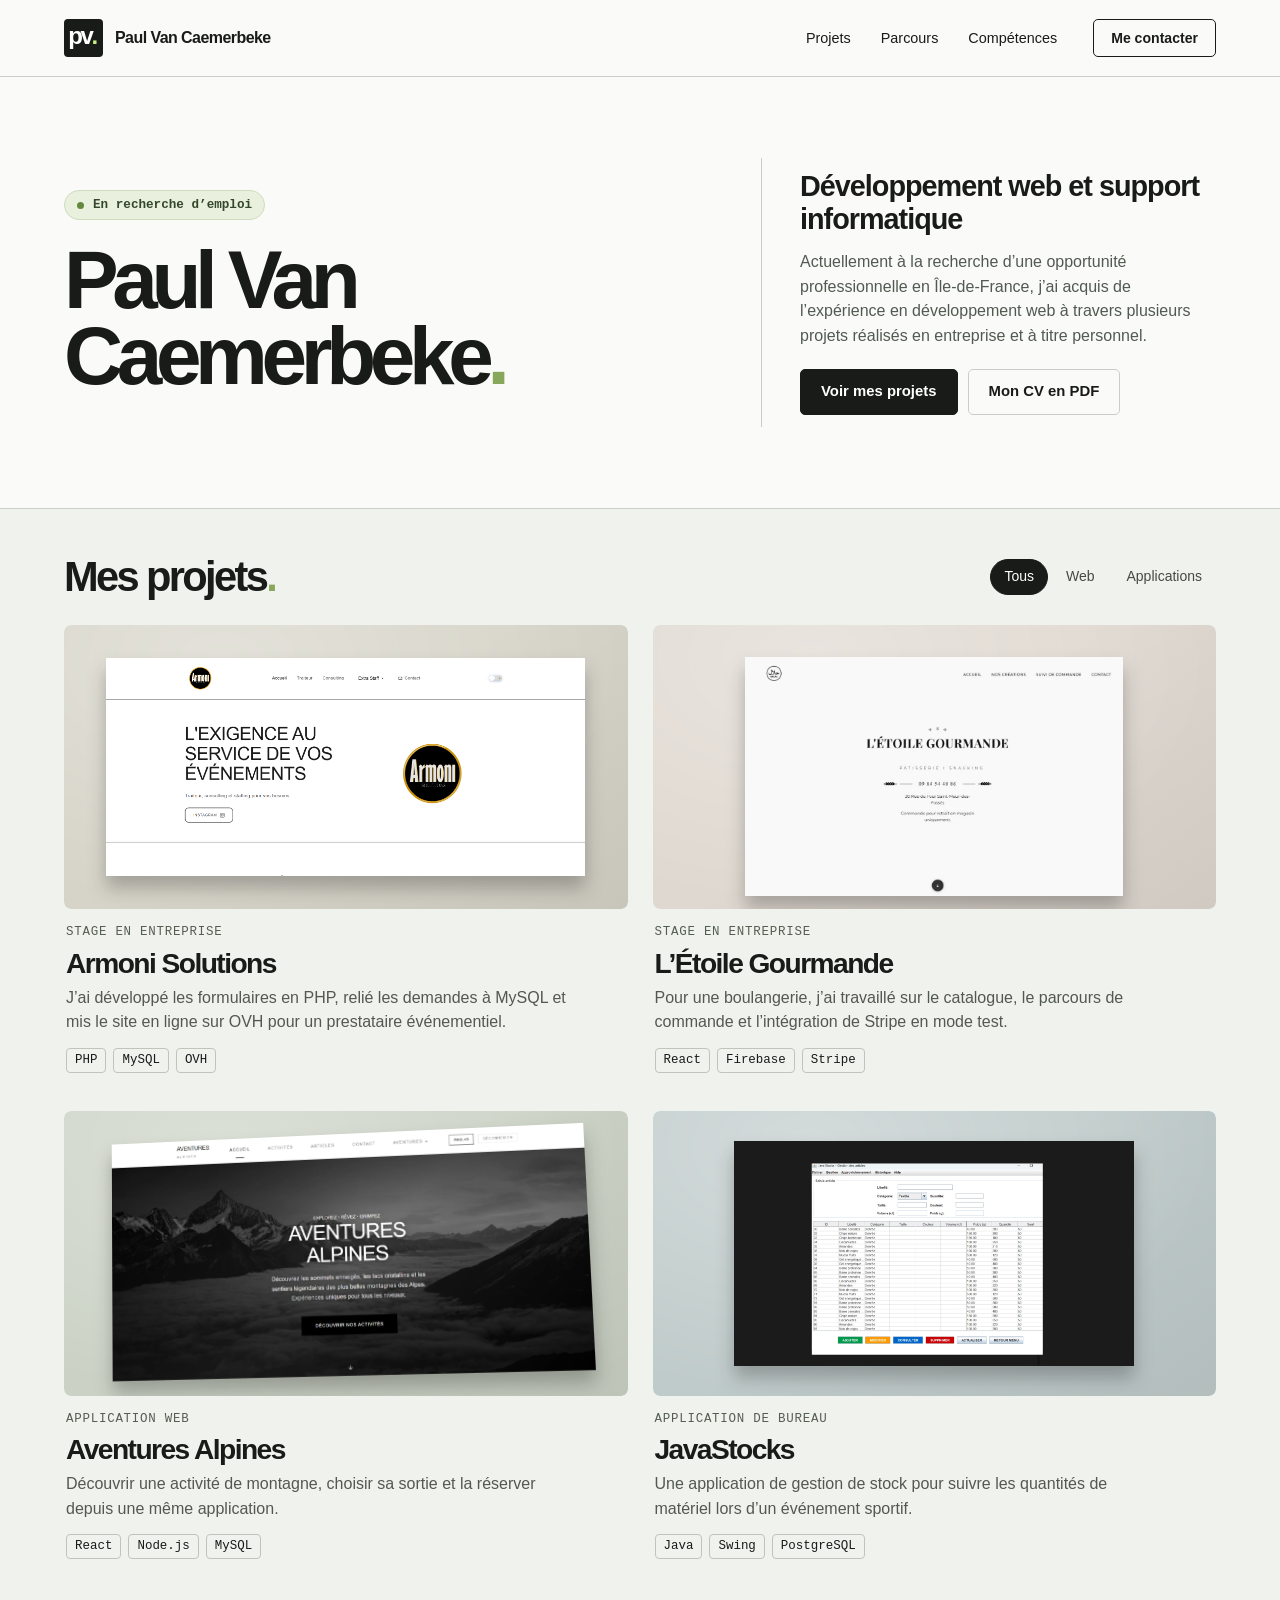
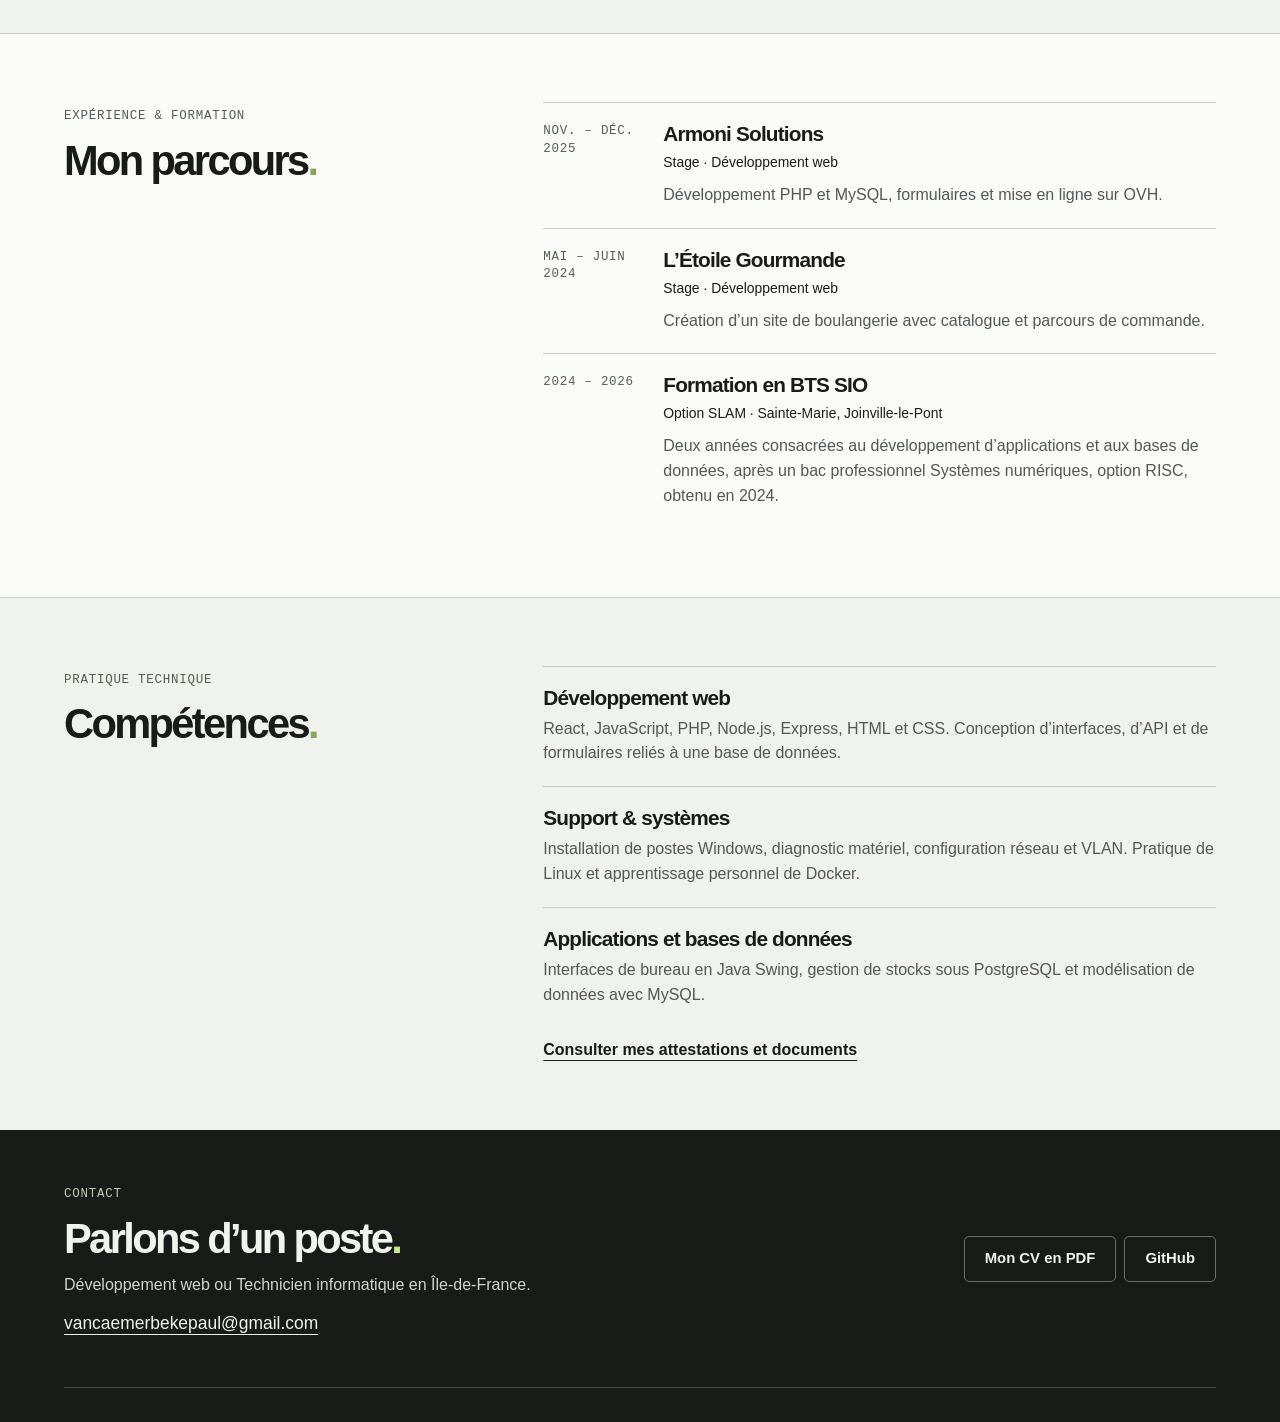
==== commit a236ea28: "Add files via upload" ====
--- a/index.html
+++ b/index.html
@@ -138,25 +138,6 @@
                             </div>
                         </div>
                     </article>
-
-                    <!-- Maison des Ligues -->
-                    <article class="card" data-cat="Applications">
-                        <a class="cover" href="pages/Maison_des_Ligues.html" aria-label="Voir le projet Maison des Ligues">
-                            <div class="media screen style-ligues">
-                                <img loading="lazy" src="assets/ligues.webp" alt="Visuel du projet Maison des Ligues de Lorraine">
-                            </div>
-                        </a>
-                        <div class="cardbody">
-                            <div class="cardtype">Étude de système d’information</div>
-                            <h3><a href="pages/Maison_des_Ligues.html">Maison des Ligues</a></h3>
-                            <p>Une étude en binôme pour préparer un service de réservation de salles destiné aux ligues sportives.</p>
-                            <div class="tags">
-                                <span>Analyse des besoins</span>
-                                <span>Maquettage</span>
-                            </div>
-                        </div>
-                    </article>
-
                 </div>
             </div>
         </section>
